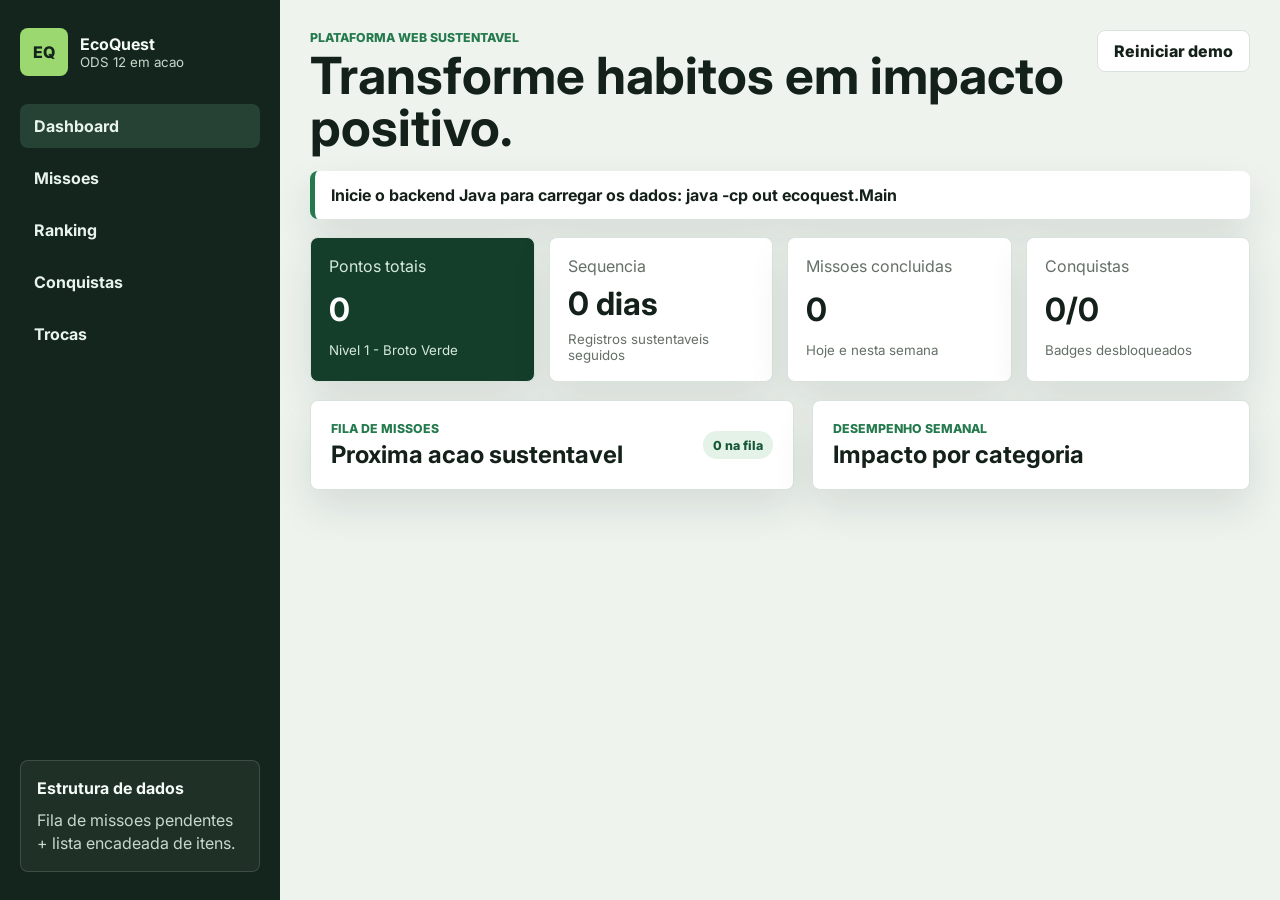
==== app.html @ de47f769 "Terceiro commit: Ajustando FrontEnd para criar uma landing page" ====
<!DOCTYPE html>
<html lang="pt-BR">
<head>
  <meta charset="UTF-8">
  <meta name="viewport" content="width=device-width, initial-scale=1.0">
  <title>EcoQuest | Gamificacao Sustentavel</title>
  <link rel="preconnect" href="https://fonts.googleapis.com">
  <link rel="preconnect" href="https://fonts.gstatic.com" crossorigin>
  <link href="https://fonts.googleapis.com/css2?family=Inter:wght@400;500;600;700;800&display=swap" rel="stylesheet">
  <link rel="stylesheet" href="styles.css">
</head>
<body>
  <div class="app-shell">
    <aside class="sidebar">
      <div class="brand">
        <span class="brand-mark">EQ</span>
        <div>
          <strong>EcoQuest</strong>
          <small>ODS 12 em acao</small>
        </div>
      </div>

      <nav class="nav-tabs" aria-label="Navegacao principal">
        <button class="nav-button active" data-view="dashboard" type="button">Dashboard</button>
        <button class="nav-button" data-view="missoes" type="button">Missoes</button>
        <button class="nav-button" data-view="ranking" type="button">Ranking</button>
        <button class="nav-button" data-view="conquistas" type="button">Conquistas</button>
        <button class="nav-button" data-view="trocas" type="button">Trocas</button>
      </nav>

      <div class="side-note">
        <strong>Estrutura de dados</strong>
        <span>Fila de missoes pendentes + lista encadeada de itens.</span>
      </div>
    </aside>

    <main class="main-content">
      <header class="topbar">
        <div>
          <p class="eyebrow">Plataforma web sustentavel</p>
          <h1>Transforme habitos em impacto positivo.</h1>
        </div>
        <button class="ghost-button" id="resetApp" type="button">Reiniciar demo</button>
      </header>

      <section class="notice" id="toast" aria-live="polite"></section>

      <section class="view active" id="dashboard">
        <div class="metrics-grid">
          <article class="metric-card primary">
            <span>Pontos totais</span>
            <strong id="totalPoints">0</strong>
            <small id="levelLabel">Nivel 1 - Broto Verde</small>
          </article>
          <article class="metric-card">
            <span>Sequencia</span>
            <strong id="streakDays">0 dias</strong>
            <small>Registros sustentaveis seguidos</small>
          </article>
          <article class="metric-card">
            <span>Missoes concluidas</span>
            <strong id="completedCount">0</strong>
            <small>Hoje e nesta semana</small>
          </article>
          <article class="metric-card">
            <span>Conquistas</span>
            <strong id="achievementCount">0/0</strong>
            <small>Badges desbloqueados</small>
          </article>
        </div>

        <div class="content-grid">
          <article class="panel next-mission">
            <div class="panel-header">
              <div>
                <p class="eyebrow">Fila de missoes</p>
                <h2>Proxima acao sustentavel</h2>
              </div>
              <span class="pill" id="queueSize">0 na fila</span>
            </div>
            <div id="nextMissionCard"></div>
          </article>

          <article class="panel">
            <div class="panel-header">
              <div>
                <p class="eyebrow">Desempenho semanal</p>
                <h2>Impacto por categoria</h2>
              </div>
            </div>
            <div class="chart-list" id="impactChart"></div>
          </article>
        </div>
      </section>

      <section class="view" id="missoes">
        <div class="section-header">
          <div>
            <p class="eyebrow">Missoes diarias e semanais</p>
            <h2>Registre uma atividade sustentavel</h2>
          </div>
          <span class="pill">Foto opcional</span>
        </div>
        <div class="mission-grid" id="missionList"></div>
      </section>

      <section class="view" id="ranking">
        <div class="section-header">
          <div>
            <p class="eyebrow">Competicao saudavel</p>
            <h2>Ranking EcoQuest</h2>
          </div>
        </div>
        <div class="ranking-list" id="rankingList"></div>
      </section>

      <section class="view" id="conquistas">
        <div class="section-header">
          <div>
            <p class="eyebrow">Gamificacao</p>
            <h2>Conquistas e recompensas</h2>
          </div>
        </div>
        <div class="achievement-grid" id="achievementList"></div>
      </section>

      <section class="view" id="trocas">
        <div class="section-header">
          <div>
            <p class="eyebrow">Economia circular</p>
            <h2>Troque ou doe itens parados</h2>
          </div>
          <span class="pill">+25 pontos por item</span>
        </div>

        <div class="exchange-layout">
          <form class="panel exchange-form" id="itemForm">
            <label>
              Nome do item
              <input id="itemName" type="text" placeholder="Ex.: Mochila, livro, fone" required>
            </label>
            <label>
              Categoria
              <select id="itemCategory" required>
                <option value="Roupas">Roupas</option>
                <option value="Eletronicos">Eletronicos</option>
                <option value="Livros">Livros</option>
                <option value="Casa">Casa</option>
                <option value="Outros">Outros</option>
              </select>
            </label>
            <label>
              Estado
              <select id="itemCondition" required>
                <option value="Novo">Novo</option>
                <option value="Muito bom">Muito bom</option>
                <option value="Bom">Bom</option>
                <option value="Precisa de reparo">Precisa de reparo</option>
              </select>
            </label>
            <label>
              Descricao
              <textarea id="itemDescription" rows="4" placeholder="Descreva o item e como combinar a troca."></textarea>
            </label>
            <button class="primary-button" type="submit">Cadastrar item</button>
          </form>

          <div class="panel">
            <div class="panel-header">
              <div>
                <p class="eyebrow">Lista encadeada</p>
                <h2>Itens disponiveis</h2>
              </div>
            </div>
            <div class="item-list" id="itemList"></div>
          </div>
        </div>
      </section>
    </main>
  </div>

  <template id="missionTemplate">
    <article class="mission-card">
      <div class="mission-top">
        <span class="mission-icon"></span>
        <span class="pill mission-frequency"></span>
      </div>
      <h3></h3>
      <p></p>
      <div class="mission-meta">
        <span class="points"></span>
        <span class="category"></span>
      </div>
      <label class="proof-upload">
        <span>Anexar foto opcional</span>
        <input type="file" accept="image/*">
      </label>
      <img class="proof-preview" alt="Previa da comprovacao">
      <button class="primary-button complete-button" type="button">Concluir missao</button>
    </article>
  </template>

  <script src="script.js"></script>
</body>
</html>
---- styles.css ----
:root {
  --bg: #eef3ee;
  --surface: #ffffff;
  --surface-strong: #f7faf7;
  --text: #14201a;
  --muted: #647067;
  --line: #d9e3dc;
  --green: #247a4d;
  --green-dark: #155836;
  --blue: #1f6f8f;
  --yellow: #c79022;
  --rose: #b9475b;
  --shadow: 0 18px 40px rgba(20, 32, 26, 0.11);
}

* {
  box-sizing: border-box;
}

body {
  margin: 0;
  min-height: 100vh;
  background: var(--bg);
  color: var(--text);
  font-family: "Inter", Arial, sans-serif;
}

button,
input,
select,
textarea {
  font: inherit;
}

button {
  cursor: pointer;
}

.app-shell {
  display: grid;
  grid-template-columns: 280px minmax(0, 1fr);
  min-height: 100vh;
}

.sidebar {
  display: flex;
  flex-direction: column;
  gap: 28px;
  padding: 28px 20px;
  background: #13251c;
  color: #f4fbf6;
}

.brand {
  display: flex;
  align-items: center;
  gap: 12px;
}

.brand-mark {
  display: grid;
  place-items: center;
  width: 48px;
  height: 48px;
  border-radius: 8px;
  background: #9bd86f;
  color: #13251c;
  font-weight: 800;
}

.brand strong,
.brand small {
  display: block;
}

.brand small,
.side-note span {
  color: #c7d9cc;
}

.nav-tabs {
  display: grid;
  gap: 8px;
}

.nav-button {
  width: 100%;
  min-height: 44px;
  border: 0;
  border-radius: 8px;
  background: transparent;
  color: #e8f3ec;
  text-align: left;
  padding: 0 14px;
  font-weight: 700;
}

.nav-button.active,
.nav-button:hover {
  background: #264234;
}

.side-note {
  margin-top: auto;
  display: grid;
  gap: 8px;
  padding: 16px;
  border: 1px solid rgba(255, 255, 255, 0.14);
  border-radius: 8px;
  background: rgba(255, 255, 255, 0.05);
  line-height: 1.45;
}

.main-content {
  padding: 30px;
  overflow: hidden;
}

.topbar {
  display: flex;
  align-items: flex-start;
  justify-content: space-between;
  gap: 18px;
  margin-bottom: 18px;
}

.topbar h1,
.section-header h2,
.panel h2 {
  margin: 4px 0 0;
  letter-spacing: 0;
}

.topbar h1 {
  font-size: clamp(1.8rem, 4vw, 3.4rem);
  line-height: 1.02;
  max-width: 760px;
}

.eyebrow {
  margin: 0;
  color: var(--green);
  font-size: 0.77rem;
  font-weight: 800;
  letter-spacing: 0;
  text-transform: uppercase;
}

.ghost-button,
.primary-button {
  min-height: 42px;
  border-radius: 8px;
  padding: 0 16px;
  font-weight: 800;
}

.ghost-button {
  border: 1px solid var(--line);
  background: var(--surface);
  color: var(--text);
}

.primary-button {
  border: 0;
  background: var(--green);
  color: #fff;
}

.primary-button:hover {
  background: var(--green-dark);
}

.notice {
  min-height: 0;
}

.notice.show {
  margin-bottom: 18px;
  padding: 14px 16px;
  border-left: 5px solid var(--green);
  border-radius: 8px;
  background: #ffffff;
  box-shadow: var(--shadow);
  font-weight: 700;
}

.view {
  display: none;
}

.view.active {
  display: block;
}

.metrics-grid {
  display: grid;
  grid-template-columns: repeat(4, minmax(0, 1fr));
  gap: 14px;
  margin-bottom: 18px;
}

.metric-card,
.panel,
.mission-card,
.achievement-card,
.ranking-row,
.item-card {
  border: 1px solid var(--line);
  border-radius: 8px;
  background: var(--surface);
  box-shadow: var(--shadow);
}

.metric-card {
  display: grid;
  gap: 8px;
  padding: 18px;
}

.metric-card.primary {
  background: #143d2a;
  color: #fff;
}

.metric-card span,
.metric-card small {
  color: var(--muted);
}

.metric-card.primary span,
.metric-card.primary small {
  color: #d6eadc;
}

.metric-card strong {
  font-size: 2rem;
}

.content-grid {
  display: grid;
  grid-template-columns: minmax(0, 1.05fr) minmax(320px, 0.95fr);
  gap: 18px;
}

.panel {
  padding: 20px;
}

.panel-header,
.section-header,
.mission-top,
.mission-meta,
.ranking-row {
  display: flex;
  align-items: center;
  justify-content: space-between;
  gap: 12px;
}

.section-header {
  margin: 8px 0 18px;
}

.pill {
  display: inline-flex;
  align-items: center;
  min-height: 28px;
  border-radius: 999px;
  background: #e5f2e8;
  color: var(--green-dark);
  padding: 0 10px;
  font-size: 0.78rem;
  font-weight: 800;
  white-space: nowrap;
}

.mission-grid,
.achievement-grid {
  display: grid;
  grid-template-columns: repeat(3, minmax(0, 1fr));
  gap: 16px;
}

.mission-card,
.achievement-card,
.item-card {
  padding: 18px;
}

.mission-card {
  display: grid;
  gap: 12px;
}

.mission-icon {
  display: grid;
  place-items: center;
  width: 44px;
  height: 44px;
  border-radius: 8px;
  background: #dff1e3;
  font-size: 1.35rem;
}

.mission-card h3,
.achievement-card h3,
.item-card h3 {
  margin: 0;
}

.mission-card p,
.achievement-card p,
.item-card p {
  margin: 0;
  color: var(--muted);
  line-height: 1.5;
}

.mission-meta span {
  color: var(--blue);
  font-weight: 800;
}

.proof-upload {
  display: grid;
  gap: 8px;
  padding: 12px;
  border: 1px dashed #9bb8a6;
  border-radius: 8px;
  background: var(--surface-strong);
  color: var(--muted);
  font-size: 0.9rem;
  font-weight: 700;
}

.proof-upload input {
  width: 100%;
}

.proof-preview {
  display: none;
  width: 100%;
  max-height: 150px;
  object-fit: cover;
  border-radius: 8px;
}

.proof-preview.visible {
  display: block;
}

.chart-list {
  display: grid;
  gap: 18px;
}

.chart-row {
  display: grid;
  gap: 8px;
}

.chart-title {
  display: flex;
  justify-content: space-between;
  color: var(--muted);
  font-weight: 800;
}

.bar-track {
  height: 14px;
  overflow: hidden;
  border-radius: 999px;
  background: #e2ebe5;
}

.bar-fill {
  height: 100%;
  border-radius: inherit;
  background: var(--green);
}

.ranking-list,
.item-list {
  display: grid;
  gap: 12px;
}

.ranking-row {
  padding: 16px;
}

.ranking-left {
  display: flex;
  align-items: center;
  gap: 12px;
}

.rank-position {
  display: grid;
  place-items: center;
  width: 36px;
  height: 36px;
  border-radius: 8px;
  background: #e9f3ed;
  font-weight: 900;
}

.ranking-row.current-user {
  border-color: var(--green);
  background: #f3fbf5;
}

.achievement-card {
  display: grid;
  gap: 10px;
}

.achievement-card.locked {
  opacity: 0.55;
  box-shadow: none;
}

.badge-icon {
  font-size: 2rem;
}

.exchange-layout {
  display: grid;
  grid-template-columns: 360px minmax(0, 1fr);
  gap: 18px;
}

.exchange-form {
  display: grid;
  gap: 14px;
  align-content: start;
}

label {
  display: grid;
  gap: 7px;
  color: var(--muted);
  font-weight: 800;
}

input,
select,
textarea {
  width: 100%;
  border: 1px solid var(--line);
  border-radius: 8px;
  background: #fff;
  color: var(--text);
  padding: 11px 12px;
}

textarea {
  resize: vertical;
}

.item-card {
  display: grid;
  gap: 10px;
}

.item-tags {
  display: flex;
  flex-wrap: wrap;
  gap: 8px;
}

.empty-state {
  color: var(--muted);
  line-height: 1.5;
}

@media (max-width: 980px) {
  .app-shell {
    grid-template-columns: 1fr;
  }

  .sidebar {
    position: sticky;
    top: 0;
    z-index: 3;
    padding: 16px;
  }

  .nav-tabs {
    grid-template-columns: repeat(5, minmax(0, 1fr));
  }

  .nav-button {
    text-align: center;
    padding: 0 8px;
  }

  .side-note {
    display: none;
  }

  .metrics-grid,
  .content-grid,
  .mission-grid,
  .achievement-grid,
  .exchange-layout {
    grid-template-columns: 1fr 1fr;
  }
}

@media (max-width: 680px) {
  .main-content {
    padding: 18px;
  }

  .topbar,
  .section-header,
  .panel-header {
    align-items: stretch;
    flex-direction: column;
  }

  .nav-tabs,
  .metrics-grid,
  .content-grid,
  .mission-grid,
  .achievement-grid,
  .exchange-layout {
    grid-template-columns: 1fr;
  }

  .sidebar {
    position: static;
  }

  .nav-button {
    text-align: left;
  }
}
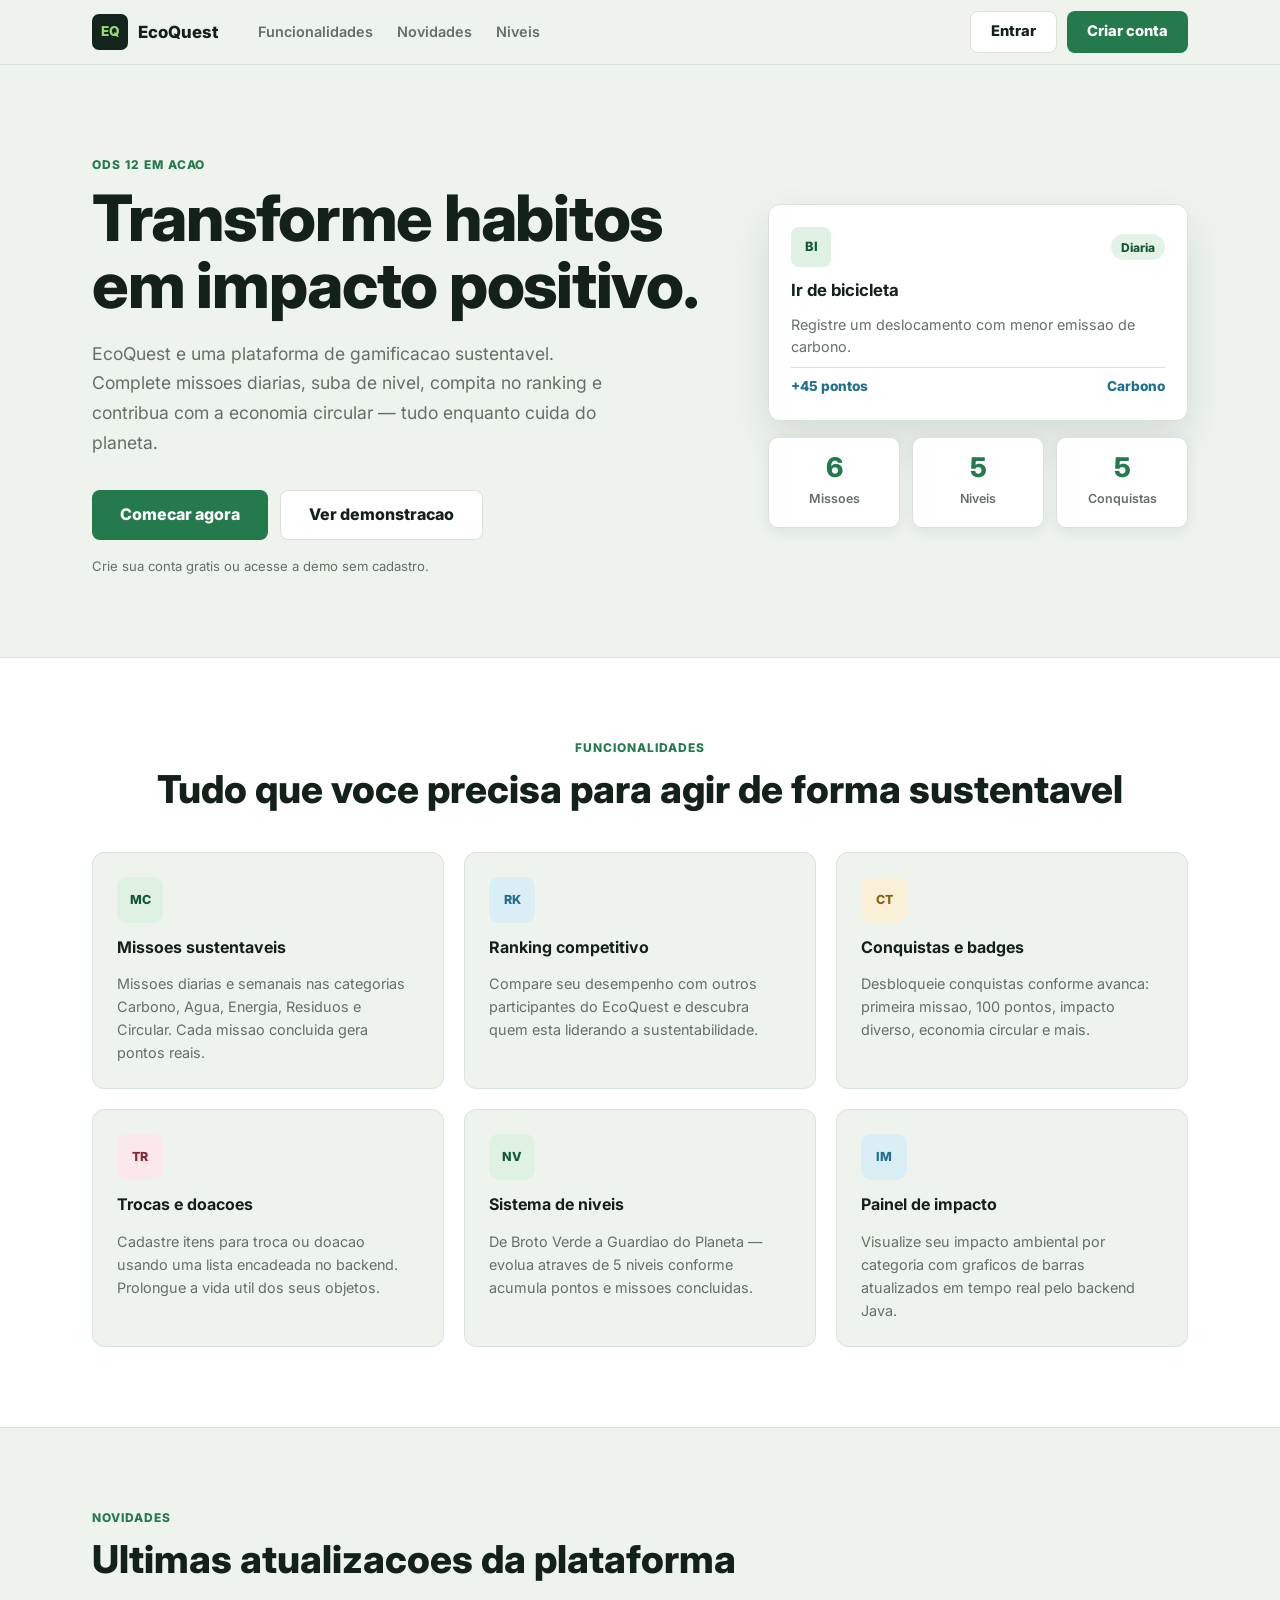
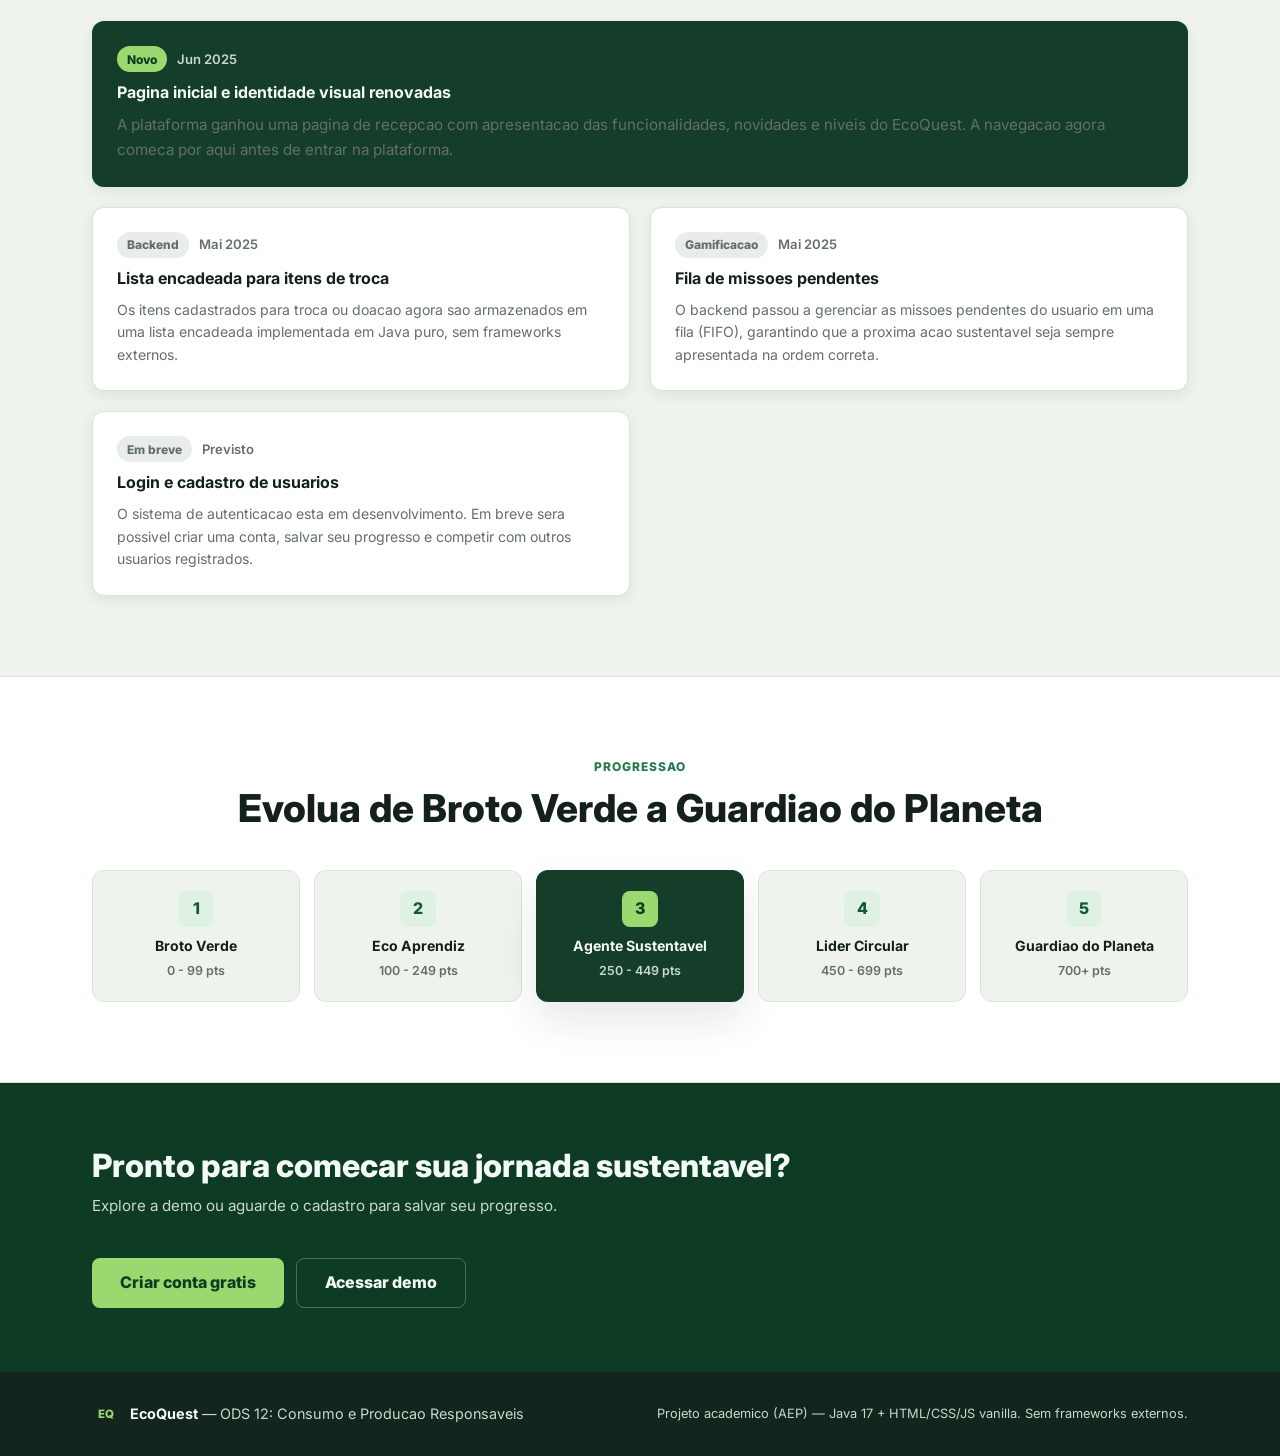
==== commit 53c01742: "Sexto Commit: adicionando cadastro e login de usuários usando arquivo CSV" ====
--- a/app.html
+++ b/app.html
@@ -40,7 +40,10 @@
           <p class="eyebrow">Plataforma web sustentavel</p>
           <h1>Transforme habitos em impacto positivo.</h1>
         </div>
-        <button class="ghost-button" id="resetApp" type="button">Reiniciar demo</button>
+        <div class="topbar-auth">
+          <span id="nomeUsuario" class="usuario-topbar"></span>
+          <button class="ghost-button" id="logoutBtn" type="button">Sair</button>
+        </div>
       </header>
 
       <section class="notice" id="toast" aria-live="polite"></section>
--- a/styles.css
+++ b/styles.css
@@ -170,6 +170,19 @@
   background: var(--green-dark);
 }
 
+.topbar-auth {
+  display: flex;
+  align-items: center;
+  gap: 12px;
+  flex-shrink: 0;
+}
+
+.usuario-topbar {
+  font-weight: 700;
+  color: var(--muted);
+  font-size: 0.9rem;
+}
+
 .notice {
   min-height: 0;
 }
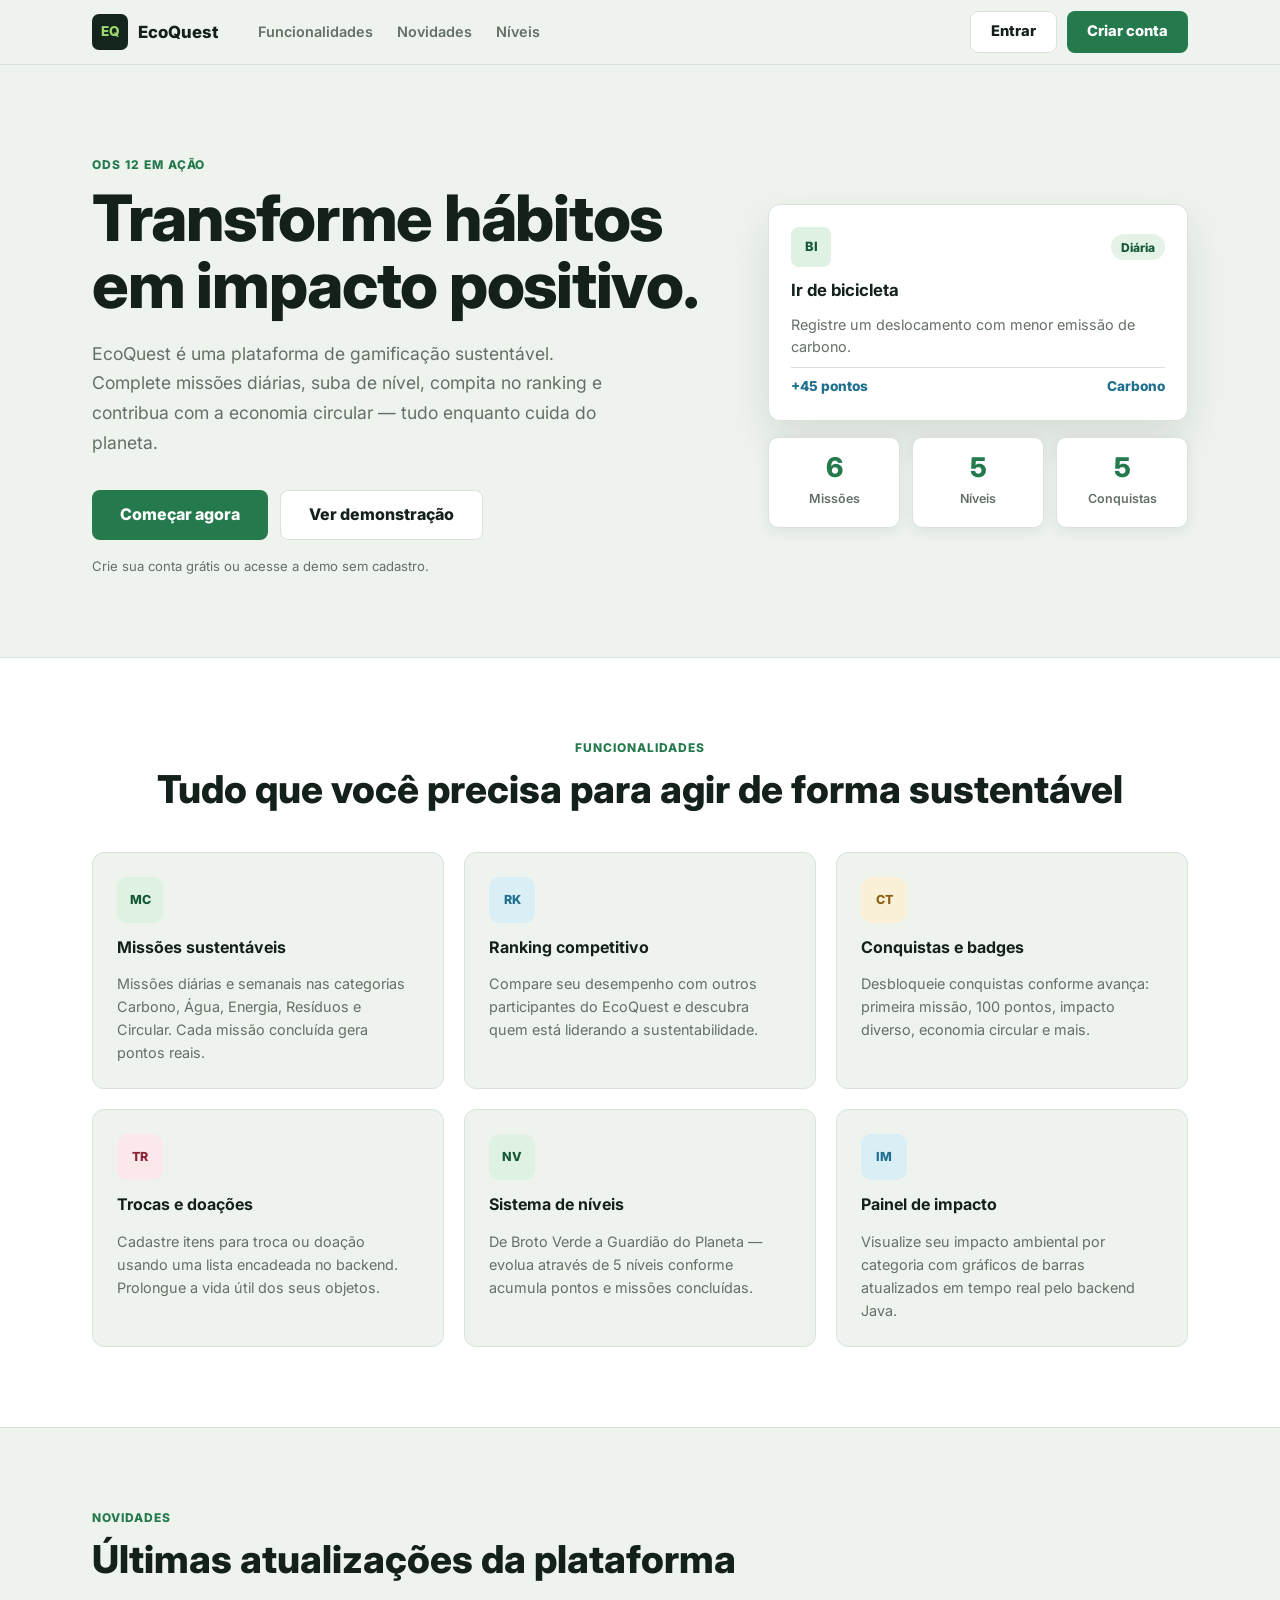
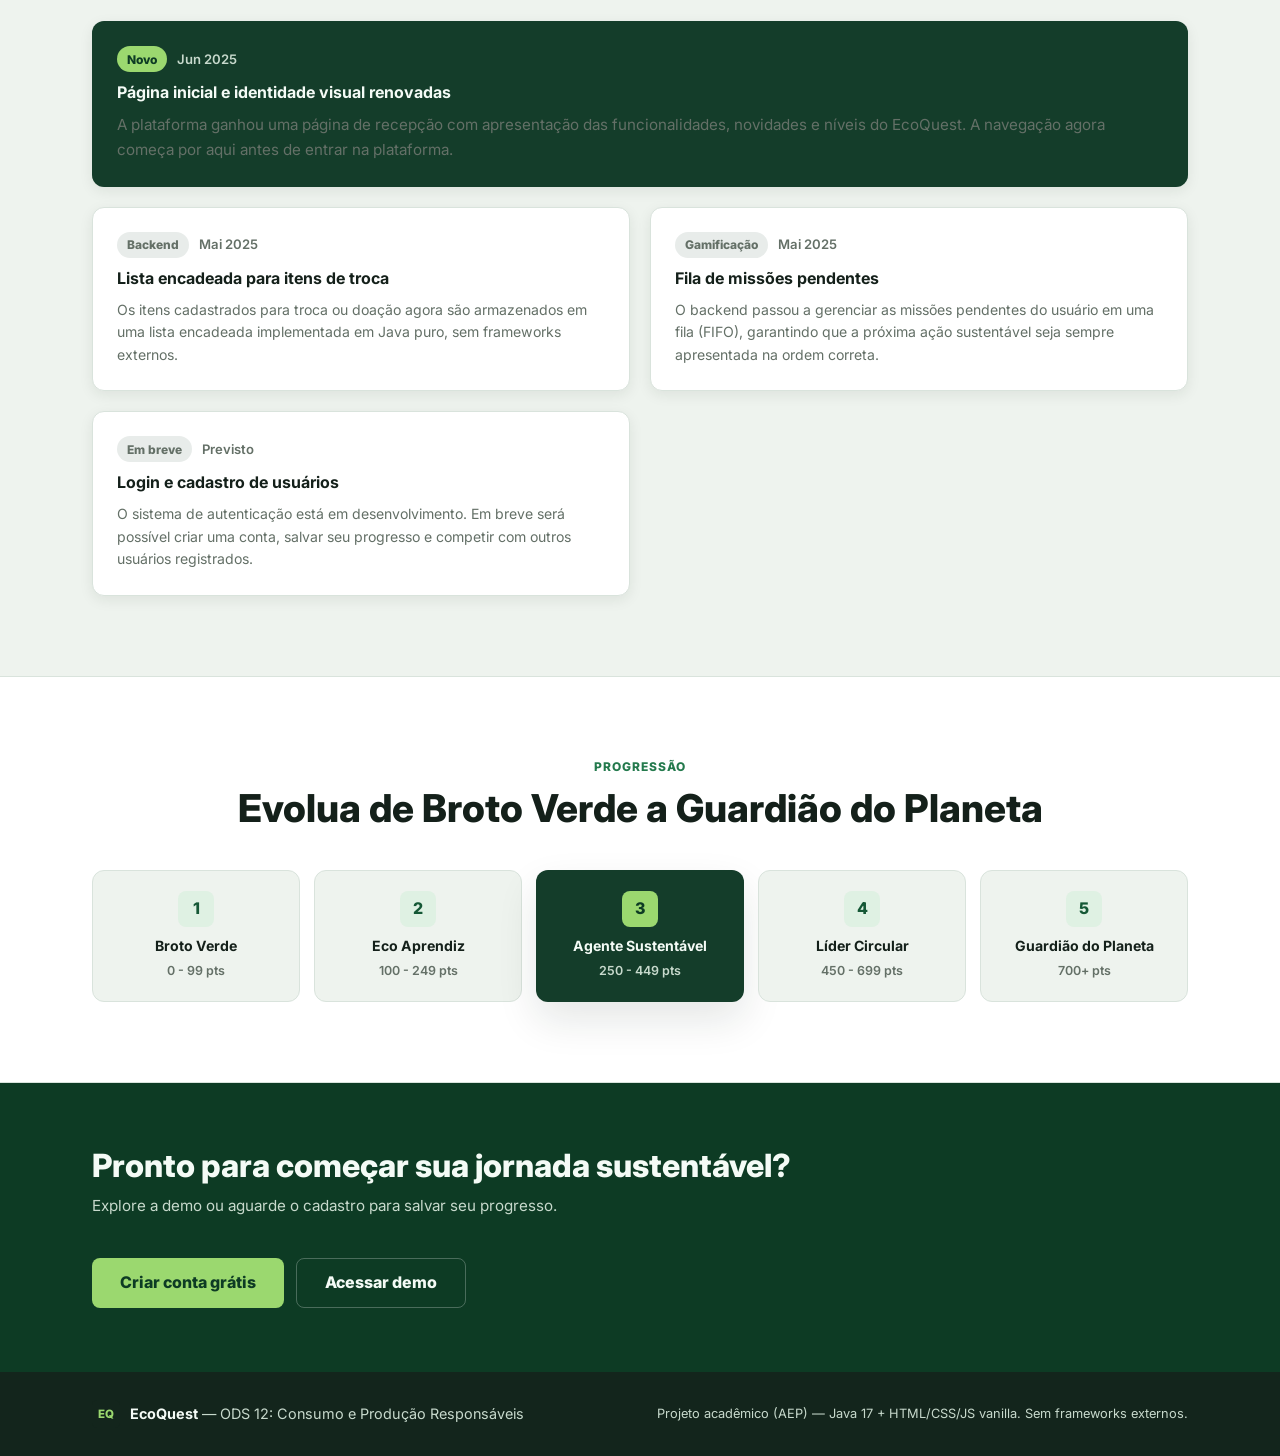
==== commit ad7a9330: "Ajustando textos" ====
--- a/app.html
+++ b/app.html
@@ -3,7 +3,7 @@
 <head>
   <meta charset="UTF-8">
   <meta name="viewport" content="width=device-width, initial-scale=1.0">
-  <title>EcoQuest | Gamificacao Sustentavel</title>
+  <title>EcoQuest | Gamificação Sustentável</title>
   <link rel="preconnect" href="https://fonts.googleapis.com">
   <link rel="preconnect" href="https://fonts.gstatic.com" crossorigin>
   <link href="https://fonts.googleapis.com/css2?family=Inter:wght@400;500;600;700;800&display=swap" rel="stylesheet">
@@ -16,13 +16,13 @@
         <span class="brand-mark">EQ</span>
         <div>
           <strong>EcoQuest</strong>
-          <small>ODS 12 em acao</small>
-        </div>
-      </div>
-
-      <nav class="nav-tabs" aria-label="Navegacao principal">
+          <small>ODS 12 em ação</small>
+        </div>
+      </div>
+
+      <nav class="nav-tabs" aria-label="Navegação principal">
         <button class="nav-button active" data-view="dashboard" type="button">Dashboard</button>
-        <button class="nav-button" data-view="missoes" type="button">Missoes</button>
+        <button class="nav-button" data-view="missoes" type="button">Missões</button>
         <button class="nav-button" data-view="ranking" type="button">Ranking</button>
         <button class="nav-button" data-view="conquistas" type="button">Conquistas</button>
         <button class="nav-button" data-view="trocas" type="button">Trocas</button>
@@ -30,15 +30,15 @@
 
       <div class="side-note">
         <strong>Estrutura de dados</strong>
-        <span>Fila de missoes pendentes + lista encadeada de itens.</span>
+        <span>Fila de missões pendentes + lista encadeada de itens.</span>
       </div>
     </aside>
 
     <main class="main-content">
       <header class="topbar">
         <div>
-          <p class="eyebrow">Plataforma web sustentavel</p>
-          <h1>Transforme habitos em impacto positivo.</h1>
+          <p class="eyebrow">Plataforma web sustentável</p>
+          <h1>Transforme hábitos em impacto positivo.</h1>
         </div>
         <div class="topbar-auth">
           <span id="nomeUsuario" class="usuario-topbar"></span>
@@ -53,15 +53,15 @@
           <article class="metric-card primary">
             <span>Pontos totais</span>
             <strong id="totalPoints">0</strong>
-            <small id="levelLabel">Nivel 1 - Broto Verde</small>
+            <small id="levelLabel">Nível 1 - Broto Verde</small>
           </article>
           <article class="metric-card">
-            <span>Sequencia</span>
+            <span>Sequência</span>
             <strong id="streakDays">0 dias</strong>
-            <small>Registros sustentaveis seguidos</small>
+            <small>Registros sustentáveis seguidos</small>
           </article>
           <article class="metric-card">
-            <span>Missoes concluidas</span>
+            <span>Missões concluídas</span>
             <strong id="completedCount">0</strong>
             <small>Hoje e nesta semana</small>
           </article>
@@ -76,8 +76,8 @@
           <article class="panel next-mission">
             <div class="panel-header">
               <div>
-                <p class="eyebrow">Fila de missoes</p>
-                <h2>Proxima acao sustentavel</h2>
+                <p class="eyebrow">Fila de missões</p>
+                <h2>Próxima ação sustentável</h2>
               </div>
               <span class="pill" id="queueSize">0 na fila</span>
             </div>
@@ -99,8 +99,8 @@
       <section class="view" id="missoes">
         <div class="section-header">
           <div>
-            <p class="eyebrow">Missoes diarias e semanais</p>
-            <h2>Registre uma atividade sustentavel</h2>
+            <p class="eyebrow">Missões diárias e semanais</p>
+            <h2>Registre uma atividade sustentável</h2>
           </div>
           <span class="pill">Foto opcional</span>
         </div>
@@ -110,7 +110,7 @@
       <section class="view" id="ranking">
         <div class="section-header">
           <div>
-            <p class="eyebrow">Competicao saudavel</p>
+            <p class="eyebrow">Competição saudável</p>
             <h2>Ranking EcoQuest</h2>
           </div>
         </div>
@@ -120,7 +120,7 @@
       <section class="view" id="conquistas">
         <div class="section-header">
           <div>
-            <p class="eyebrow">Gamificacao</p>
+            <p class="eyebrow">Gamificação</p>
             <h2>Conquistas e recompensas</h2>
           </div>
         </div>
@@ -146,7 +146,7 @@
               Categoria
               <select id="itemCategory" required>
                 <option value="Roupas">Roupas</option>
-                <option value="Eletronicos">Eletronicos</option>
+                <option value="Eletronicos">Eletrônicos</option>
                 <option value="Livros">Livros</option>
                 <option value="Casa">Casa</option>
                 <option value="Outros">Outros</option>
@@ -162,7 +162,7 @@
               </select>
             </label>
             <label>
-              Descricao
+              Descrição
               <textarea id="itemDescription" rows="4" placeholder="Descreva o item e como combinar a troca."></textarea>
             </label>
             <button class="primary-button" type="submit">Cadastrar item</button>
@@ -172,7 +172,7 @@
             <div class="panel-header">
               <div>
                 <p class="eyebrow">Lista encadeada</p>
-                <h2>Itens disponiveis</h2>
+                <h2>Itens disponíveis</h2>
               </div>
             </div>
             <div class="item-list" id="itemList"></div>
@@ -198,11 +198,11 @@
         <span>Anexar foto opcional</span>
         <input type="file" accept="image/*">
       </label>
-      <img class="proof-preview" alt="Previa da comprovacao">
-      <button class="primary-button complete-button" type="button">Concluir missao</button>
+      <img class="proof-preview" alt="Prévia da comprovação">
+      <button class="primary-button complete-button" type="button">Concluir missão</button>
     </article>
   </template>
 
   <script src="script.js"></script>
 </body>
-</html>
+</html>
